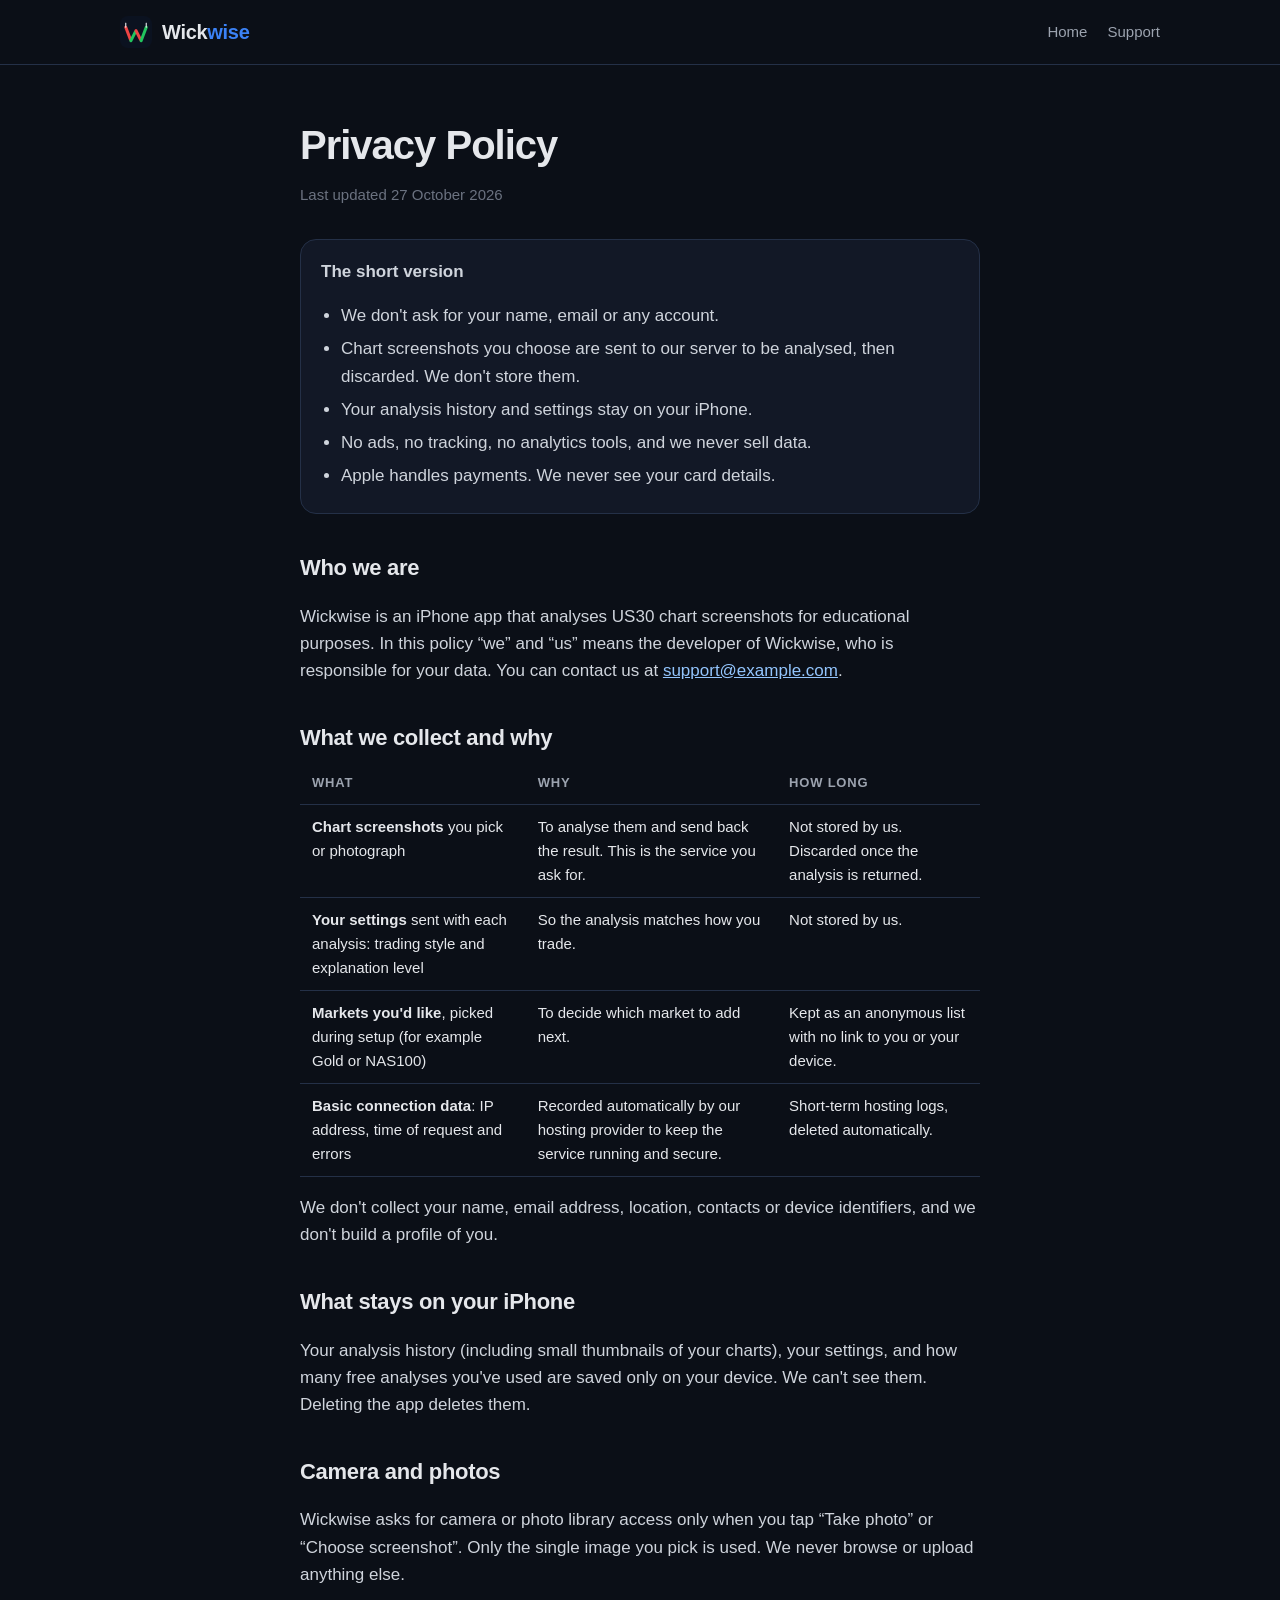
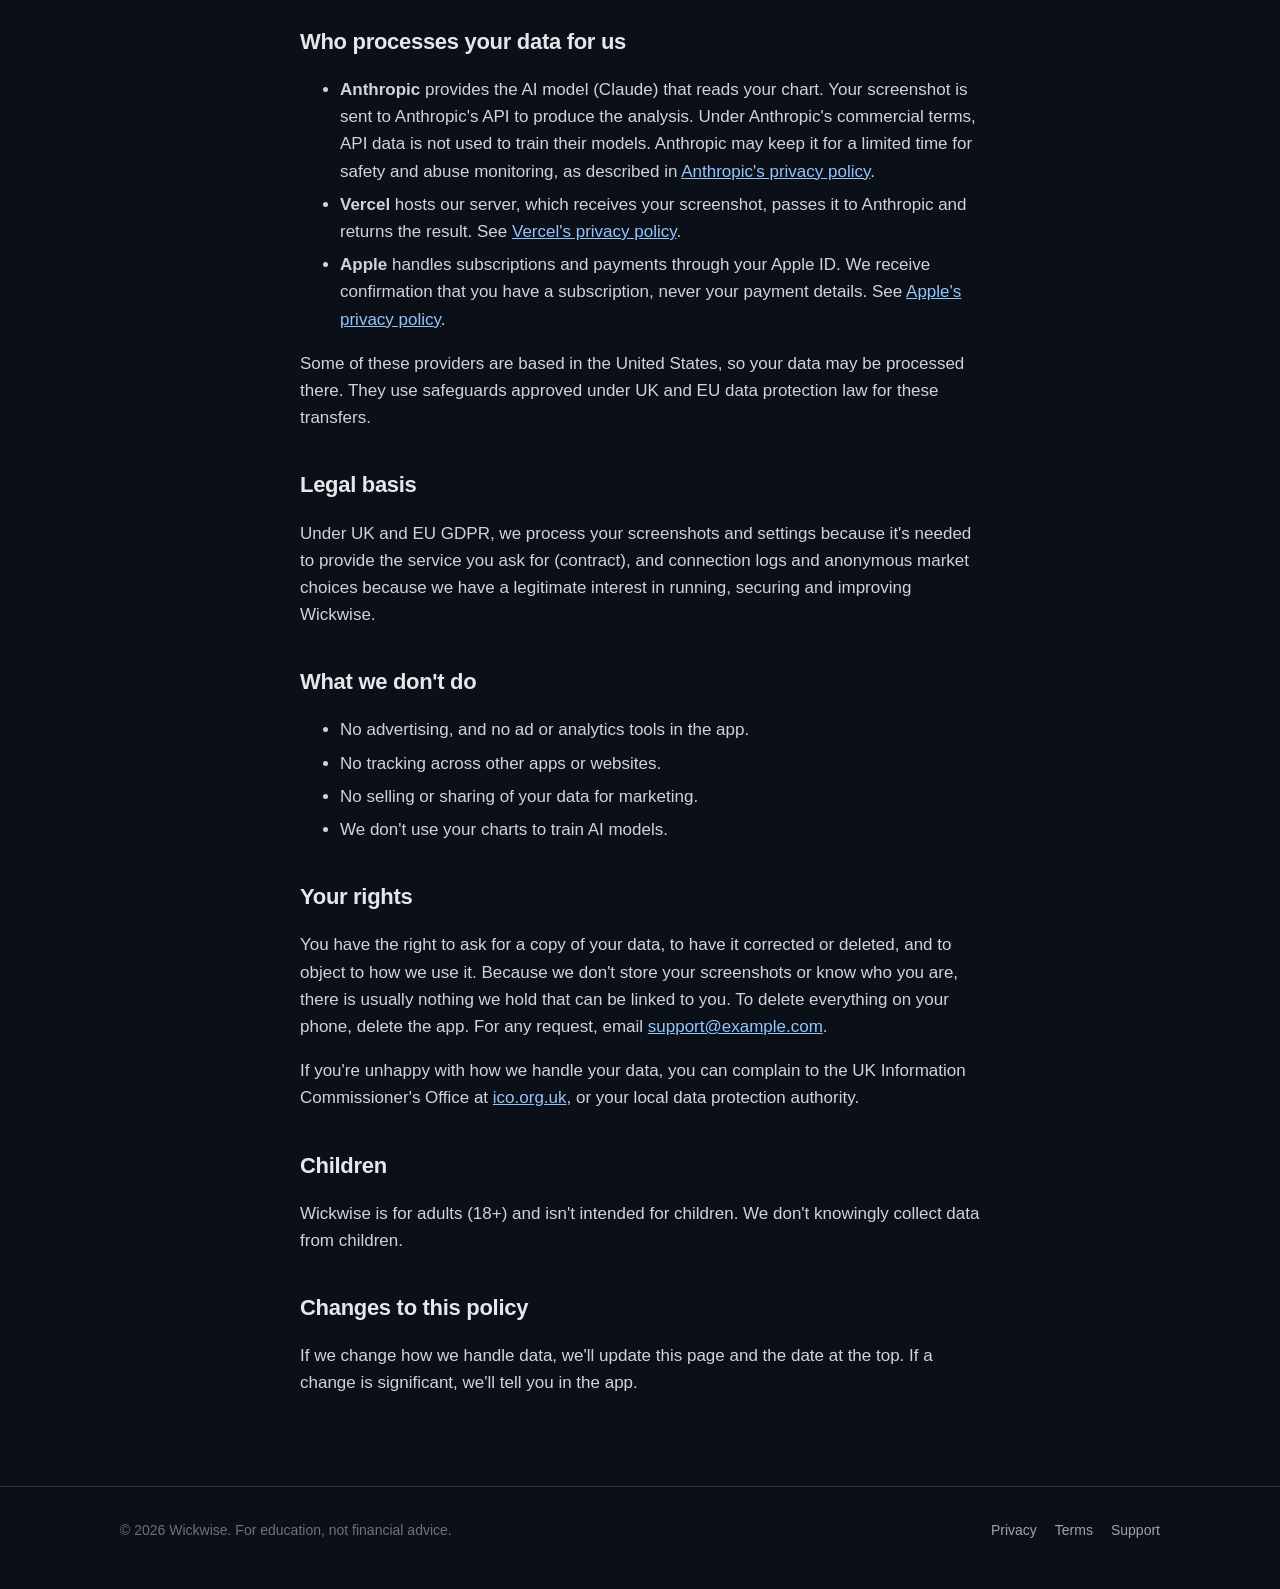
==== privacy.html @ f0487b31 "Wickwise website: home, privacy, terms, support Co-Authored-By: Claude Opus 5.5 <noreply@anthropic.c" ====
<!doctype html>
<html lang="en-GB">
<head>
  <meta charset="utf-8">
  <meta name="viewport" content="width=device-width, initial-scale=1">
  <title>Privacy Policy – Wickwise</title>
  <meta name="description" content="How the Wickwise iPhone app handles your chart screenshots and data.">
  <meta name="theme-color" content="#0b0f17">
  <link rel="icon" href="favicon.png">
  <link rel="apple-touch-icon" href="apple-touch-icon.png">
  <link rel="stylesheet" href="style.css">
</head>
<body>
  <header class="top">
    <div class="wrap">
      <a class="brand" href="/"><img src="icon-256.png" alt=""><b>Wick<span>wise</span></b></a>
      <nav class="nav"><a href="/">Home</a><a href="support">Support</a></nav>
    </div>
  </header>

  <main class="wrap narrow doc">
    <h1>Privacy Policy</h1>
    <p class="date">Last updated 27 October 2026</p>

    <div class="summary">
      <p style="margin-top:0"><b>The short version</b></p>
      <ul>
        <li>We don't ask for your name, email or any account.</li>
        <li>Chart screenshots you choose are sent to our server to be analysed, then discarded. We don't store them.</li>
        <li>Your analysis history and settings stay on your iPhone.</li>
        <li>No ads, no tracking, no analytics tools, and we never sell data.</li>
        <li>Apple handles payments. We never see your card details.</li>
      </ul>
    </div>

    <h2>Who we are</h2>
    <p>Wickwise is an iPhone app that analyses US30 chart screenshots for educational purposes. In this policy “we” and “us” means <span class="owner">the developer of Wickwise</span>, who is responsible for your data. You can contact us at <a class="contact" href="mailto:support@example.com">support@example.com</a>.</p>

    <h2>What we collect and why</h2>
    <table>
      <thead><tr><th>What</th><th>Why</th><th>How long</th></tr></thead>
      <tbody>
        <tr>
          <td><b>Chart screenshots</b> you pick or photograph</td>
          <td>To analyse them and send back the result. This is the service you ask for.</td>
          <td>Not stored by us. Discarded once the analysis is returned.</td>
        </tr>
        <tr>
          <td><b>Your settings</b> sent with each analysis: trading style and explanation level</td>
          <td>So the analysis matches how you trade.</td>
          <td>Not stored by us.</td>
        </tr>
        <tr>
          <td><b>Markets you'd like</b>, picked during setup (for example Gold or NAS100)</td>
          <td>To decide which market to add next.</td>
          <td>Kept as an anonymous list with no link to you or your device.</td>
        </tr>
        <tr>
          <td><b>Basic connection data</b>: IP address, time of request and errors</td>
          <td>Recorded automatically by our hosting provider to keep the service running and secure.</td>
          <td>Short-term hosting logs, deleted automatically.</td>
        </tr>
      </tbody>
    </table>
    <p>We don't collect your name, email address, location, contacts or device identifiers, and we don't build a profile of you.</p>

    <h2>What stays on your iPhone</h2>
    <p>Your analysis history (including small thumbnails of your charts), your settings, and how many free analyses you've used are saved only on your device. We can't see them. Deleting the app deletes them.</p>

    <h2>Camera and photos</h2>
    <p>Wickwise asks for camera or photo library access only when you tap “Take photo” or “Choose screenshot”. Only the single image you pick is used. We never browse or upload anything else.</p>

    <h2>Who processes your data for us</h2>
    <ul>
      <li><b>Anthropic</b> provides the AI model (Claude) that reads your chart. Your screenshot is sent to Anthropic's API to produce the analysis. Under Anthropic's commercial terms, API data is not used to train their models. Anthropic may keep it for a limited time for safety and abuse monitoring, as described in <a href="https://www.anthropic.com/legal/privacy">Anthropic's privacy policy</a>.</li>
      <li><b>Vercel</b> hosts our server, which receives your screenshot, passes it to Anthropic and returns the result. See <a href="https://vercel.com/legal/privacy-policy">Vercel's privacy policy</a>.</li>
      <li><b>Apple</b> handles subscriptions and payments through your Apple ID. We receive confirmation that you have a subscription, never your payment details. See <a href="https://www.apple.com/legal/privacy/">Apple's privacy policy</a>.</li>
    </ul>
    <p>Some of these providers are based in the United States, so your data may be processed there. They use safeguards approved under UK and EU data protection law for these transfers.</p>

    <h2>Legal basis</h2>
    <p>Under UK and EU GDPR, we process your screenshots and settings because it's needed to provide the service you ask for (contract), and connection logs and anonymous market choices because we have a legitimate interest in running, securing and improving Wickwise.</p>

    <h2>What we don't do</h2>
    <ul>
      <li>No advertising, and no ad or analytics tools in the app.</li>
      <li>No tracking across other apps or websites.</li>
      <li>No selling or sharing of your data for marketing.</li>
      <li>We don't use your charts to train AI models.</li>
    </ul>

    <h2>Your rights</h2>
    <p>You have the right to ask for a copy of your data, to have it corrected or deleted, and to object to how we use it. Because we don't store your screenshots or know who you are, there is usually nothing we hold that can be linked to you. To delete everything on your phone, delete the app. For any request, email <a class="contact" href="mailto:support@example.com">support@example.com</a>.</p>
    <p>If you're unhappy with how we handle your data, you can complain to the UK Information Commissioner's Office at <a href="https://ico.org.uk">ico.org.uk</a>, or your local data protection authority.</p>

    <h2>Children</h2>
    <p>Wickwise is for adults (18+) and isn't intended for children. We don't knowingly collect data from children.</p>

    <h2>Changes to this policy</h2>
    <p>If we change how we handle data, we'll update this page and the date at the top. If a change is significant, we'll tell you in the app.</p>
  </main>

  <footer>
    <div class="wrap">
      <p>© 2026 Wickwise. For education, not financial advice.</p>
      <nav><a href="privacy">Privacy</a><a href="terms">Terms</a><a href="support">Support</a></nav>
    </div>
  </footer>
</body>
</html>
---- style.css ----
:root {
  --bg: #0b0f17;
  --panel: #121826;
  --panel2: #1a2233;
  --border: #243047;
  --text: #e5e7eb;
  --muted: #9ca3af;
  --faint: #6b7280;
  --accent: #3b82f6;
  --bull: #22c55e;
  --bear: #ef4444;
  --support: #4ade80;
  --resist: #f87171;
  --wait-bg: #1c1608;
  --wait-border: #b45309;
  --wait-text: #fde68a;
  --pull-text: #93c5fd;
  --agree-bg: #052e16;
  --agree-border: #166534;
}

* { box-sizing: border-box; }
html { -webkit-text-size-adjust: 100%; }
body {
  margin: 0;
  background: var(--bg);
  color: var(--text);
  font: 17px/1.6 -apple-system, BlinkMacSystemFont, "Inter", "Segoe UI", Roboto, sans-serif;
}
a { color: var(--pull-text); }
img { max-width: 100%; display: block; }

.wrap { max-width: 1080px; margin: 0 auto; padding: 0 20px; }
.narrow { max-width: 720px; }

/* header */
.top { border-bottom: 1px solid var(--border); }
.top .wrap { display: flex; align-items: center; justify-content: space-between; height: 64px; gap: 16px; }
.brand { display: flex; align-items: center; gap: 10px; color: var(--text); text-decoration: none; font-weight: 800; font-size: 20px; letter-spacing: -0.3px; }
.brand img { width: 32px; height: 32px; border-radius: 8px; }
.brand b { font-weight: 800; }
.brand span { color: var(--accent); }
.nav { display: flex; gap: 20px; font-size: 15px; }
.nav a { color: var(--muted); text-decoration: none; }
.nav a:hover, .nav a[aria-current] { color: var(--text); }

/* hero */
.hero { display: grid; grid-template-columns: 1.1fr 0.9fr; gap: 48px; align-items: center; padding: 72px 0 56px; }
.hero h1 { font-size: 56px; line-height: 1.05; letter-spacing: -1.5px; margin: 0 0 18px; }
.lead { color: var(--muted); font-size: 19px; margin: 0 0 28px; max-width: 520px; }
.badge-soon { display: inline-flex; align-items: center; gap: 10px; background: var(--panel); border: 1px solid var(--border); border-radius: 14px; padding: 12px 18px; font-weight: 600; }
.badge-soon small { display: block; color: var(--muted); font-weight: 500; font-size: 13px; }
.hint { color: var(--faint); font-size: 14px; margin-top: 14px; }

/* phone mock of a result */
.phone { background: #05070c; border: 1px solid var(--border); border-radius: 40px; padding: 14px; max-width: 340px; margin: 0 auto; box-shadow: 0 30px 80px rgba(0, 0, 0, 0.5); }
.screen { background: var(--bg); border-radius: 28px; padding: 18px 14px; }
.card { background: var(--panel); border: 1px solid var(--border); border-radius: 16px; padding: 16px; }
.card + .card { margin-top: 10px; }
.verdict { display: flex; justify-content: space-between; align-items: baseline; }
.verdict b { color: var(--bear); font-size: 34px; letter-spacing: -1px; }
.verdict .conf { text-align: right; font-weight: 800; font-size: 24px; line-height: 1; }
.verdict .conf small { display: block; color: var(--muted); font-weight: 500; font-size: 12px; }
.agree { display: inline-block; background: var(--agree-bg); border: 1px solid var(--agree-border); color: var(--support); font-size: 12px; font-weight: 700; padding: 2px 9px; border-radius: 999px; margin: 6px 0 10px; }
.bar { height: 6px; background: var(--panel2); border-radius: 3px; overflow: hidden; margin-bottom: 12px; }
.bar i { display: block; height: 100%; width: 58%; background: var(--bear); }
.line { font-weight: 600; font-size: 15px; line-height: 1.45; margin: 0; }
.ladder { font-size: 14px; }
.ladder .h { color: var(--muted); font-size: 11px; letter-spacing: 1.2px; text-transform: uppercase; margin-bottom: 8px; display: flex; justify-content: space-between; }
.row { display: grid; grid-template-columns: 70px 14px 1fr auto; align-items: center; gap: 8px; padding: 6px 0; }
.dot { width: 9px; height: 9px; border-radius: 50%; background: var(--text); }
.row .p { font-weight: 700; font-size: 16px; }
.row .n { color: var(--muted); font-size: 12px; }
.t { color: var(--support); } .t .dot { background: var(--support); }
.v { color: var(--resist); } .v .dot { background: var(--resist); }
.now { color: var(--pull-text); } .now .dot { background: transparent; border: 2px solid var(--pull-text); }
.row .p, .row .n { color: inherit; }
.row .n { color: var(--muted); }
.e .p { color: var(--text); }

/* sections */
section { padding: 56px 0; border-top: 1px solid var(--border); }
section h2 { font-size: 34px; letter-spacing: -0.8px; line-height: 1.15; margin: 0 0 10px; }
section > .wrap > p.sub { color: var(--muted); margin: 0 0 32px; max-width: 640px; }
.grid3 { display: grid; grid-template-columns: repeat(3, 1fr); gap: 16px; }
.grid2 { display: grid; grid-template-columns: repeat(2, 1fr); gap: 16px; }
.feature h3 { margin: 0 0 6px; font-size: 19px; }
.feature p { margin: 0; color: var(--muted); font-size: 16px; }
.icon-chip { width: 36px; height: 36px; border-radius: 10px; display: grid; place-items: center; font-weight: 800; margin-bottom: 12px; }
.wait { background: var(--wait-bg); border-color: var(--wait-border); }
.wait h3 { color: var(--wait-text); }
.wait p { color: #e7d9a8; }

.honest li { margin-bottom: 10px; color: var(--muted); }
.honest li b { color: var(--text); }
.honest ul { padding-left: 20px; margin: 0; }

.price { display: flex; flex-direction: column; }
.price .amt { font-size: 32px; font-weight: 800; letter-spacing: -0.8px; margin: 4px 0; }
.price .amt small { font-size: 16px; color: var(--muted); font-weight: 500; }
.price p { color: var(--muted); margin: 0; font-size: 15px; }
.price.best { border: 2px solid var(--accent); }
.pill { display: inline-block; align-self: flex-start; background: var(--agree-bg); color: var(--support); font-size: 12px; font-weight: 700; padding: 2px 9px; border-radius: 999px; }

.risk { background: var(--panel); border: 1px solid var(--border); border-radius: 16px; padding: 20px; color: var(--muted); font-size: 15px; }
.risk b { color: var(--text); }

/* legal pages */
.doc { padding: 48px 20px 72px; }
.doc h1 { font-size: 40px; letter-spacing: -1px; margin: 0 0 6px; }
.doc .date { color: var(--faint); margin: 0 0 32px; font-size: 15px; }
.doc h2 { font-size: 22px; margin: 36px 0 8px; letter-spacing: -0.3px; }
.doc p, .doc li { color: #cfd4dc; }
.doc li { margin-bottom: 6px; }
.doc table { width: 100%; border-collapse: collapse; font-size: 15px; margin: 8px 0 16px; }
.doc th, .doc td { text-align: left; padding: 10px 12px; border-bottom: 1px solid var(--border); vertical-align: top; }
.doc th { color: var(--muted); font-weight: 600; font-size: 13px; text-transform: uppercase; letter-spacing: 0.8px; }
.summary { background: var(--panel); border: 1px solid var(--border); border-radius: 16px; padding: 18px 20px; }
.summary ul { margin: 0; padding-left: 20px; }
details { background: var(--panel); border: 1px solid var(--border); border-radius: 14px; padding: 14px 18px; margin-bottom: 10px; }
details summary { cursor: pointer; font-weight: 600; }
details p { margin: 10px 0 0; }

/* footer */
footer { border-top: 1px solid var(--border); padding: 32px 0 48px; color: var(--faint); font-size: 14px; }
footer .wrap { display: flex; justify-content: space-between; gap: 16px; flex-wrap: wrap; }
footer nav { display: flex; gap: 18px; flex-wrap: wrap; }
footer a { color: var(--muted); text-decoration: none; }
footer p { margin: 0; max-width: 560px; }

@media (max-width: 860px) {
  .hero { grid-template-columns: 1fr; padding: 40px 0; gap: 40px; }
  .hero h1 { font-size: 40px; }
  .grid3, .grid2 { grid-template-columns: 1fr; }
  section h2 { font-size: 28px; }
  .nav { gap: 14px; font-size: 14px; }
  .nav .hide-sm { display: none; }
}
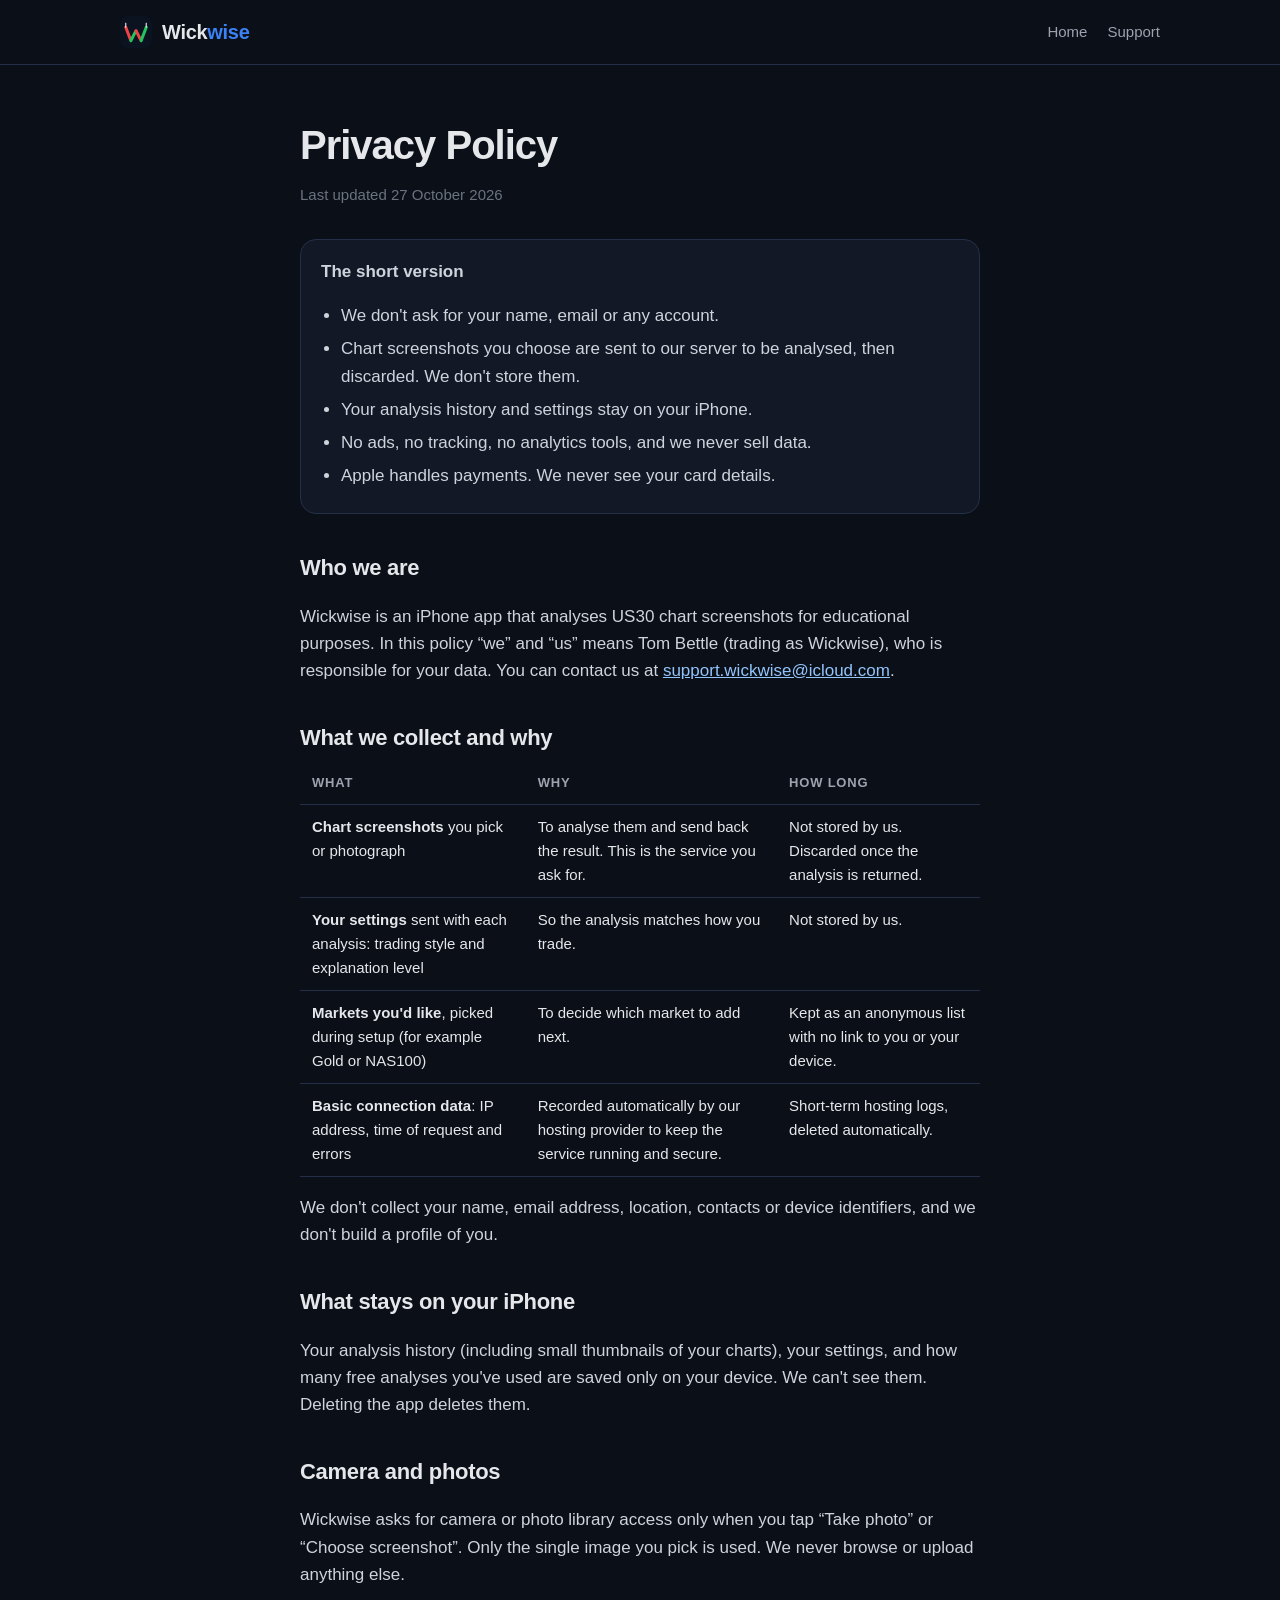
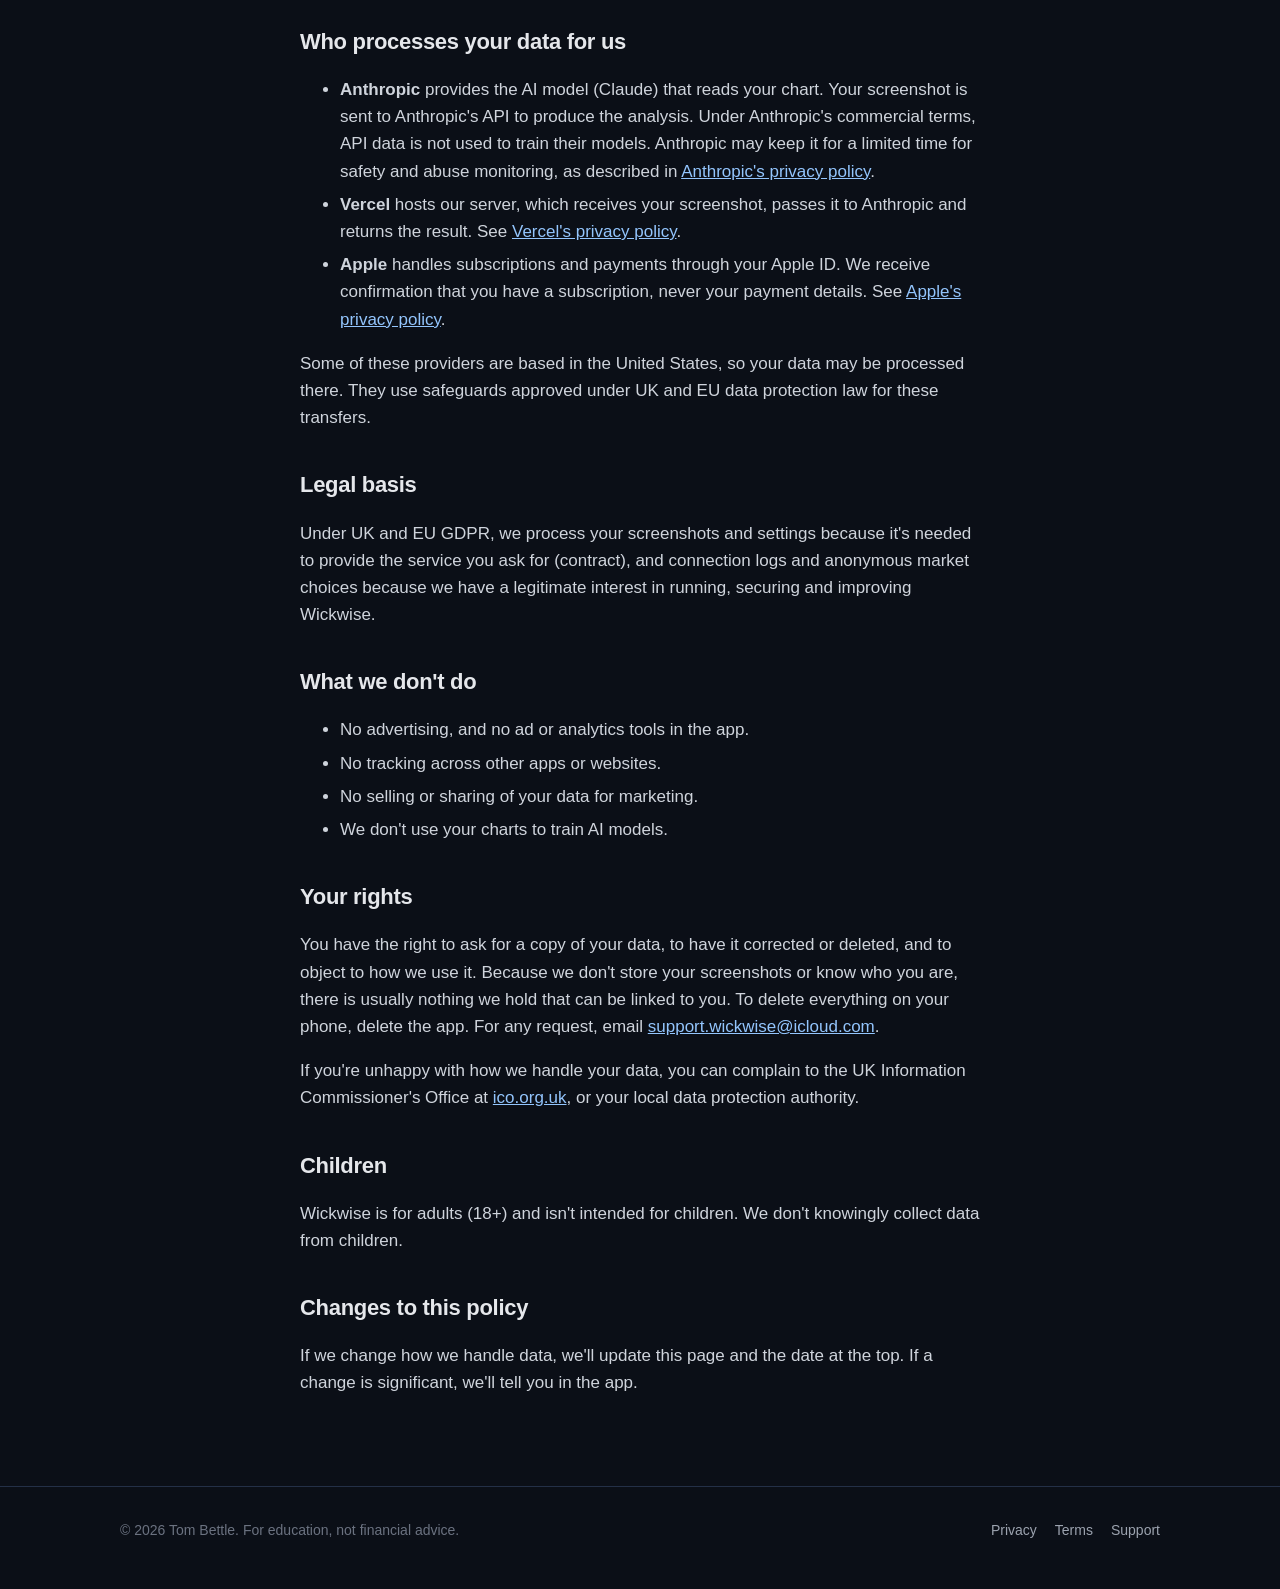
==== commit c828c942: "Add owner name and support email Co-Authored-By: Claude Opus 5.5 <noreply@anthropic.com> Claude-Sess" ====
--- a/privacy.html
+++ b/privacy.html
@@ -34,7 +34,7 @@
     </div>
 
     <h2>Who we are</h2>
-    <p>Wickwise is an iPhone app that analyses US30 chart screenshots for educational purposes. In this policy “we” and “us” means <span class="owner">the developer of Wickwise</span>, who is responsible for your data. You can contact us at <a class="contact" href="mailto:support@example.com">support@example.com</a>.</p>
+    <p>Wickwise is an iPhone app that analyses US30 chart screenshots for educational purposes. In this policy “we” and “us” means Tom Bettle (trading as Wickwise), who is responsible for your data. You can contact us at <a class="contact" href="mailto:support.wickwise@icloud.com">support.wickwise@icloud.com</a>.</p>
 
     <h2>What we collect and why</h2>
     <table>
@@ -90,7 +90,7 @@
     </ul>
 
     <h2>Your rights</h2>
-    <p>You have the right to ask for a copy of your data, to have it corrected or deleted, and to object to how we use it. Because we don't store your screenshots or know who you are, there is usually nothing we hold that can be linked to you. To delete everything on your phone, delete the app. For any request, email <a class="contact" href="mailto:support@example.com">support@example.com</a>.</p>
+    <p>You have the right to ask for a copy of your data, to have it corrected or deleted, and to object to how we use it. Because we don't store your screenshots or know who you are, there is usually nothing we hold that can be linked to you. To delete everything on your phone, delete the app. For any request, email <a class="contact" href="mailto:support.wickwise@icloud.com">support.wickwise@icloud.com</a>.</p>
     <p>If you're unhappy with how we handle your data, you can complain to the UK Information Commissioner's Office at <a href="https://ico.org.uk">ico.org.uk</a>, or your local data protection authority.</p>
 
     <h2>Children</h2>
@@ -102,7 +102,7 @@
 
   <footer>
     <div class="wrap">
-      <p>© 2026 Wickwise. For education, not financial advice.</p>
+      <p>© 2026 Tom Bettle. For education, not financial advice.</p>
       <nav><a href="privacy">Privacy</a><a href="terms">Terms</a><a href="support">Support</a></nav>
     </div>
   </footer>
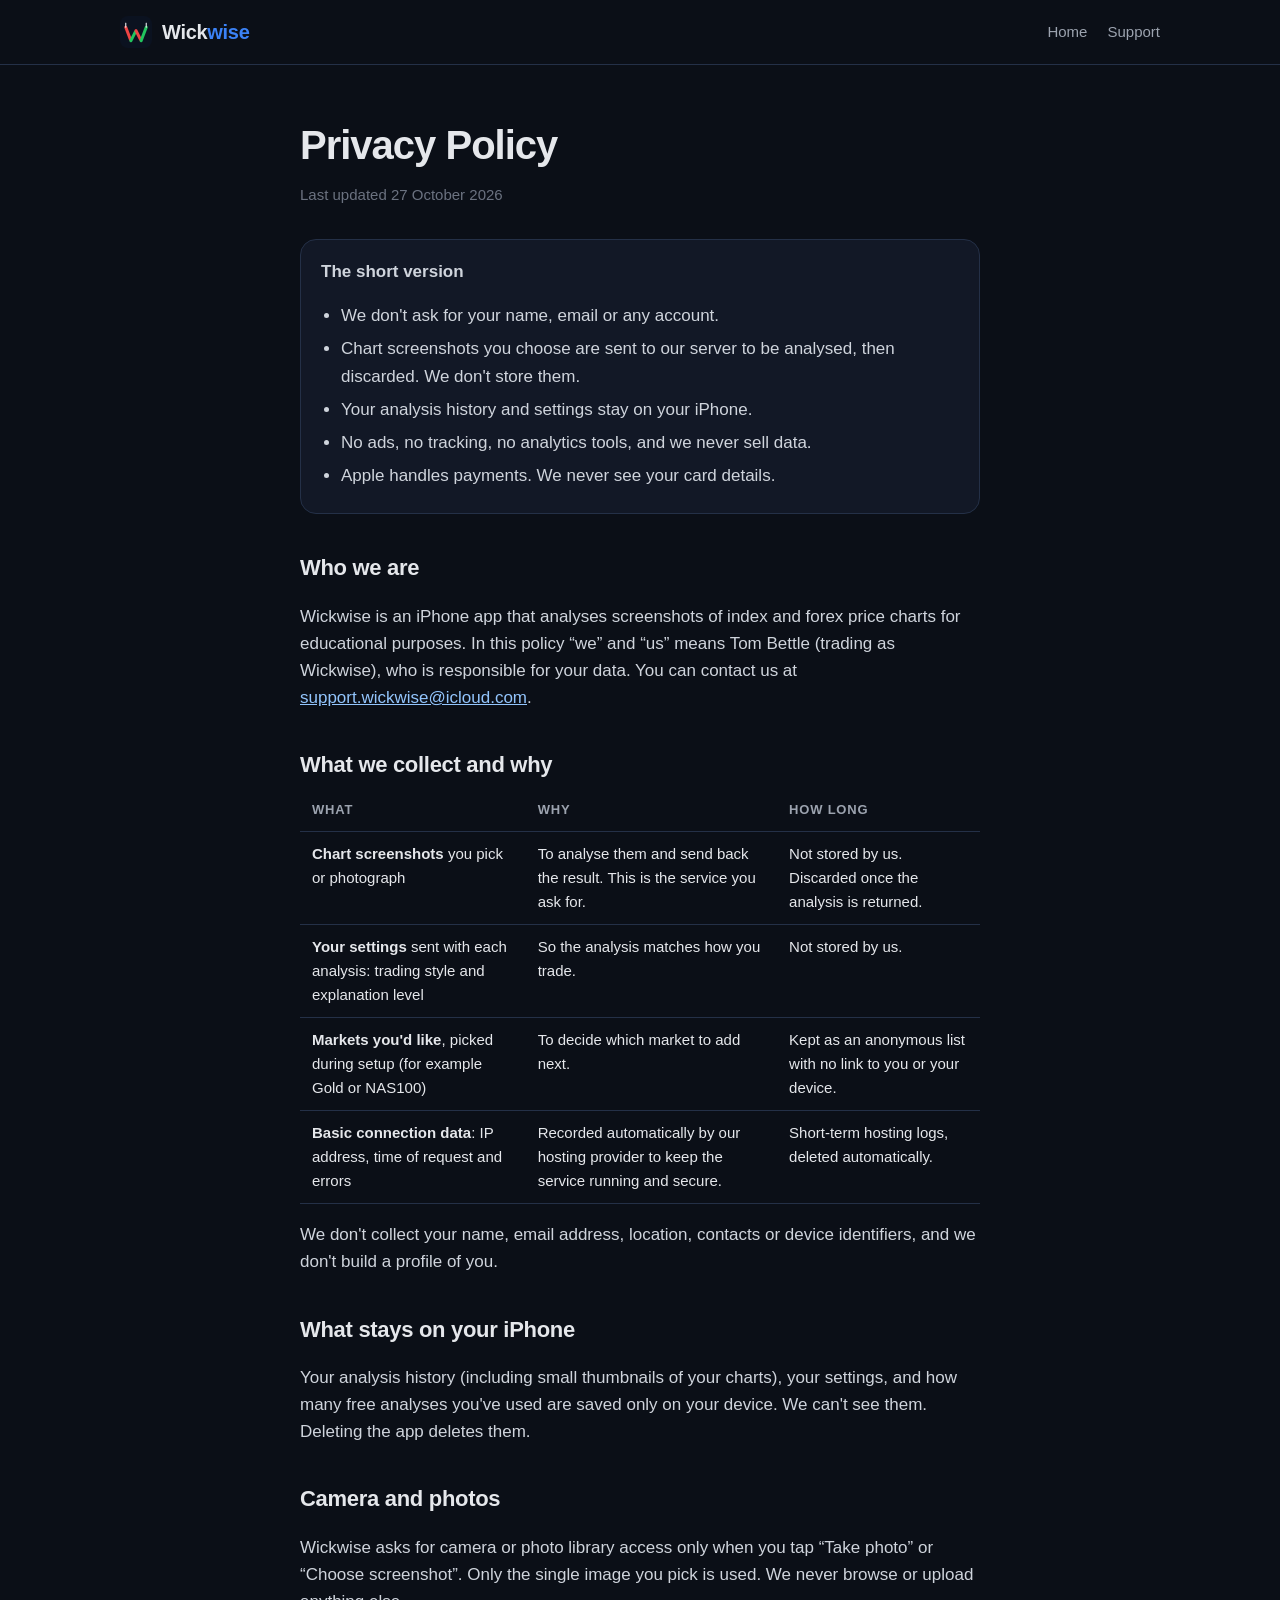
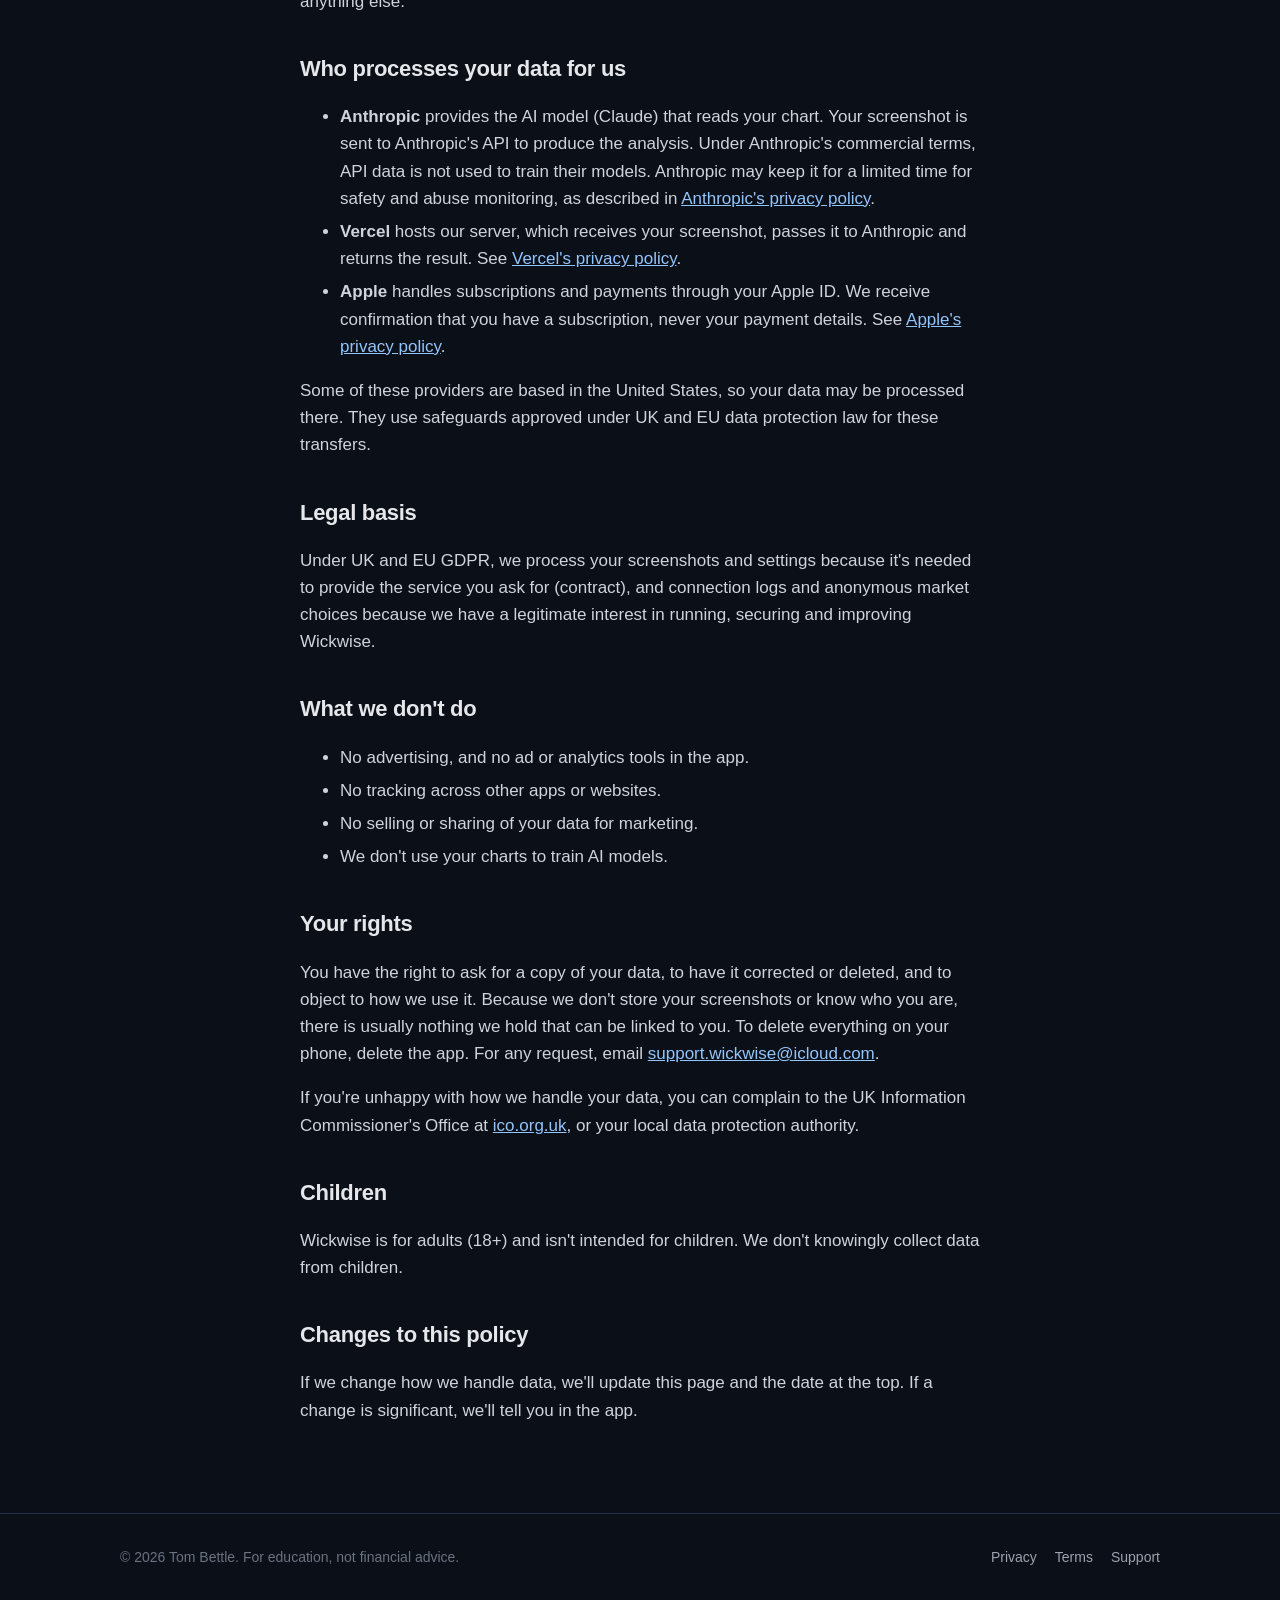
==== commit f1e243e6: "Add indices and forex majors: markets section, support, privacy, EURUSD samples Co-Authored-By: Clau" ====
--- a/privacy.html
+++ b/privacy.html
@@ -34,7 +34,7 @@
     </div>
 
     <h2>Who we are</h2>
-    <p>Wickwise is an iPhone app that analyses US30 chart screenshots for educational purposes. In this policy “we” and “us” means Tom Bettle (trading as Wickwise), who is responsible for your data. You can contact us at <a class="contact" href="mailto:support.wickwise@icloud.com">support.wickwise@icloud.com</a>.</p>
+    <p>Wickwise is an iPhone app that analyses screenshots of index and forex price charts for educational purposes. In this policy “we” and “us” means Tom Bettle (trading as Wickwise), who is responsible for your data. You can contact us at <a class="contact" href="mailto:support.wickwise@icloud.com">support.wickwise@icloud.com</a>.</p>
 
     <h2>What we collect and why</h2>
     <table>
